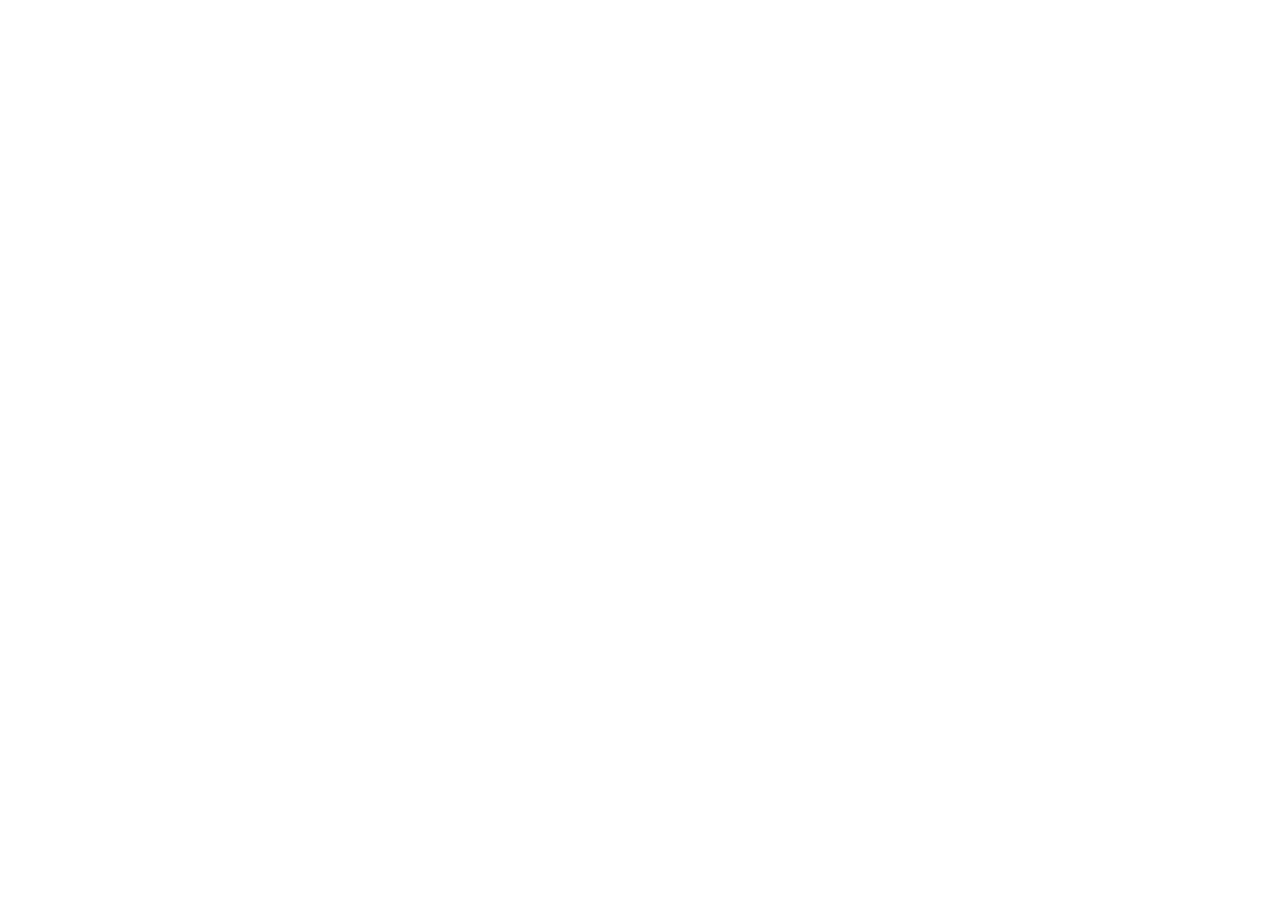
==== index.html @ fc48ad99 "Add files via upload" ====
<!DOCTYPE html>
<html lang="en">
  <head>
    <meta charset="UTF-8" />
    <link rel="icon" href="data:image/svg+xml,<svg xmlns=%22http://www.w3.org/2000/svg%22 viewBox=%220 0 100 100%22><text y=%22.9em%22 font-size=%2290%22>📈</text></svg>">
    <meta name="viewport" content="width=device-width, initial-scale=1.0" />
    <title>Template | Svelte for Data Visualization</title>
  </head>
  <body>
    <div id="app"></div>
    <script type="module" src="/src/main.js"></script>
  </body>
</html>
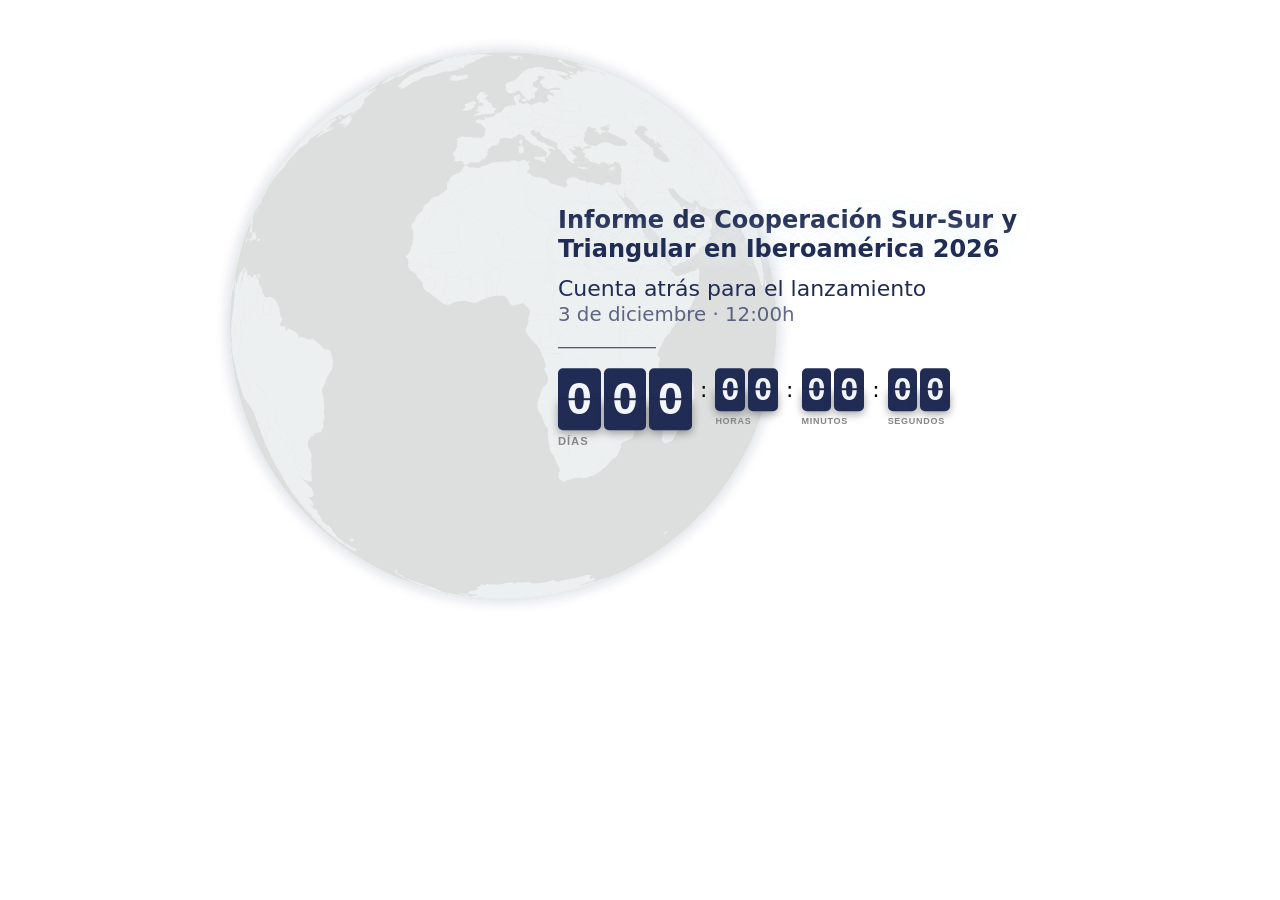
==== commit 329910f7: "Update index.html" ====
--- a/index.html
+++ b/index.html
@@ -5,9 +5,11 @@
     <link rel="icon" href="data:image/svg+xml,<svg xmlns=%22http://www.w3.org/2000/svg%22 viewBox=%220 0 100 100%22><text y=%22.9em%22 font-size=%2290%22>📈</text></svg>">
     <meta name="viewport" content="width=device-width, initial-scale=1.0" />
     <title>Template | Svelte for Data Visualization</title>
+    <script type="module" crossorigin src="docs/assets/index.be0ea6a8.js"></script>
+    <link rel="stylesheet" href="docs/assets/index.0345bffa.css">
   </head>
   <body>
     <div id="app"></div>
-    <script type="module" src="/src/main.js"></script>
+    
   </body>
 </html>
--- a/docs/assets/index.0345bffa.css
+++ b/docs/assets/index.0345bffa.css
@@ -0,0 +1 @@
+a,abbr,acronym,address,applet,article,aside,audio,b,big,blockquote,body,canvas,caption,center,cite,code,dd,del,details,dfn,div,dl,dt,em,embed,fieldset,figcaption,figure,footer,form,h1,h2,h3,h4,h5,h6,header,hgroup,html,i,iframe,img,ins,kbd,label,legend,li,mark,menu,nav,object,ol,output,p,pre,q,ruby,s,samp,section,small,span,strike,strong,sub,summary,sup,table,tbody,td,tfoot,th,thead,time,tr,tt,u,ul,var,video{margin:0;padding:0;border:0;font-size:100%;font:inherit;vertical-align:baseline}article,aside,details,figcaption,figure,footer,header,hgroup,menu,nav,section{display:block}body{line-height:1}ol,ul{list-style:none}blockquote,q{quotes:none}blockquote:after,blockquote:before,q:after,q:before{content:"";content:none}table{border-collapse:collapse;border-spacing:0}:root{font-family:Avenir,system-ui,-apple-system,Helvetica,Arial,sans-serif;font-size:16px;line-height:24px;font-weight:400;font-synthesis:none;text-rendering:optimizeLegibility;-webkit-font-smoothing:antialiased;-moz-osx-font-smoothing:grayscale;-webkit-text-size-adjust:100%}body{padding:6px}svg.svelte-1cuxg7m{overflow:visible}.countdown.svelte-nbs80g.svelte-nbs80g{display:flex;flex-direction:column;align-items:flex-start;justify-content:center;gap:.5rem}.countdown-label.svelte-nbs80g.svelte-nbs80g{color:#212c55;font-weight:700;font-size:1.5rem;line-height:1.2;margin:0 0 .2em;text-align:left}.flip-clock.svelte-nbs80g.svelte-nbs80g{display:flex;align-items:flex-start;gap:8px}.unit-group.svelte-nbs80g.svelte-nbs80g{display:flex;flex-direction:row;align-items:flex-start}.unit.svelte-nbs80g.svelte-nbs80g{display:flex;flex-direction:column;align-items:flex-start;gap:6px}.sublabel.svelte-nbs80g.svelte-nbs80g{font-family:Lato,sans-serif;font-weight:600;text-transform:uppercase;letter-spacing:.08em;color:#888;margin:0;width:100%;text-align:left}.cards.svelte-nbs80g.svelte-nbs80g{display:flex;gap:3px}.separator.svelte-nbs80g.svelte-nbs80g{display:flex;align-items:center;justify-content:center;margin-left:8px;transform:translateY(50%)}.flip-card.svelte-nbs80g.svelte-nbs80g{position:relative;perspective:200px}.static-top.svelte-nbs80g.svelte-nbs80g,.static-bottom.svelte-nbs80g.svelte-nbs80g{position:absolute;left:0;width:100%;height:50%;overflow:hidden;z-index:0}.static-top.svelte-nbs80g.svelte-nbs80g{top:0;background:#212c55;border-radius:5px 5px 0 0;box-shadow:inset 0 -1px #00000080}.static-bottom.svelte-nbs80g.svelte-nbs80g{bottom:0;background:#212c55;border-radius:0 0 5px 5px;box-shadow:0 3px 8px #00000059}.static-top.svelte-nbs80g .static-digit.svelte-nbs80g,.static-bottom.svelte-nbs80g .static-digit.svelte-nbs80g{height:var(--card-h);position:absolute;left:0;width:100%;display:flex;align-items:center;justify-content:center;font-family:Oswald,sans-serif;font-size:var(--font-size);font-weight:600;color:#f3f7fb;line-height:1}.static-top.svelte-nbs80g .static-digit.svelte-nbs80g{top:0}.static-bottom.svelte-nbs80g .static-digit.svelte-nbs80g{top:calc(var(--card-h) * -.5)}.divider.svelte-nbs80g.svelte-nbs80g{position:absolute;top:50%;left:0;width:100%;height:2px;background:#212c55;transform:translateY(-50%);z-index:5}.flap.svelte-nbs80g.svelte-nbs80g{position:absolute;left:0;width:100%;height:50%;overflow:hidden;opacity:0;backface-visibility:hidden;z-index:3}.flap-top.svelte-nbs80g.svelte-nbs80g{top:0;background:#212c55;border-radius:5px 5px 0 0;transform-origin:bottom center}.flap-bottom.svelte-nbs80g.svelte-nbs80g{bottom:0;background:#212c55;border-radius:0 0 5px 5px;transform-origin:top center;transform:rotateX(-90deg);opacity:0}.flap.svelte-nbs80g .static-digit.svelte-nbs80g{height:var(--card-h);position:absolute;left:0;width:100%;display:flex;align-items:center;justify-content:center;font-family:Oswald,sans-serif;font-size:var(--font-size);font-weight:600;color:#f3f7fb;line-height:1;z-index:3}.flap-top.svelte-nbs80g .static-digit.svelte-nbs80g{top:0}.flap-bottom.svelte-nbs80g .static-digit.svelte-nbs80g{top:calc(var(--card-h) * -.5)}.flip-card.flipping.svelte-nbs80g .flap-top.svelte-nbs80g{opacity:1;animation:svelte-nbs80g-flipTop .35s ease-in forwards}.flip-card.flipping.svelte-nbs80g .flap-bottom.svelte-nbs80g{animation:svelte-nbs80g-flipBottom .35s ease-out .35s forwards}@keyframes svelte-nbs80g-flipTop{0%{transform:rotateX(0)}to{transform:rotateX(-90deg)}}@keyframes svelte-nbs80g-flipBottom{0%{transform:rotateX(-90deg);opacity:1}to{transform:rotateX(0);opacity:1}}.target-divider.svelte-nbs80g.svelte-nbs80g{width:20%;border:none;border-top:1px solid rgba(33,44,85);margin:.75rem 0}.target-date.svelte-nbs80g.svelte-nbs80g{color:#212c55;font-size:clamp(1rem,2.5vw,1.375rem);display:flex;flex-direction:column;line-height:1.2;margin:0}.line1.svelte-nbs80g.svelte-nbs80g{font-weight:500}.line2.svelte-nbs80g.svelte-nbs80g{font-size:.9em;opacity:.7}.chart-container.svelte-ng8v0h{max-width:820px;margin:2rem auto}.globe-layout.svelte-ng8v0h{position:relative}.globe-layout.svelte-ng8v0h svg{opacity:.75}.contador-wrapper.svelte-ng8v0h{position:absolute;left:40%;right:0;top:50%;transform:translateY(-50%);text-align:left;pointer-events:none;z-index:10}.contador-wrapper.svelte-ng8v0h .countdown-label{text-shadow:0 0 20px rgba(243,247,251,.9),0 0 40px rgba(243,247,251,.8),0 0 60px rgba(243,247,251,.6)}@media (max-width: 600px){.chart-container.svelte-ng8v0h{height:575px;margin:0 auto;overflow:visible}.globe-layout.svelte-ng8v0h{height:100%;display:flex;align-items:center;justify-content:center}.globe-layout.svelte-ng8v0h svg{position:relative;top:auto;left:auto;transform:none;height:575px!important;width:auto;opacity:.6}.contador-wrapper.svelte-ng8v0h{position:absolute;top:50%;left:50%;transform:translate(-50%,-50%);width:100%;text-align:center;z-index:10}.contador-wrapper.svelte-ng8v0h .countdown{align-items:center}.contador-wrapper.svelte-ng8v0h .countdown-label{text-align:center}.contador-wrapper.svelte-ng8v0h .unit{align-items:center}.contador-wrapper.svelte-ng8v0h .line1{font-size:1.2rem}.contador-wrapper.svelte-ng8v0h .line2{font-size:1rem}}
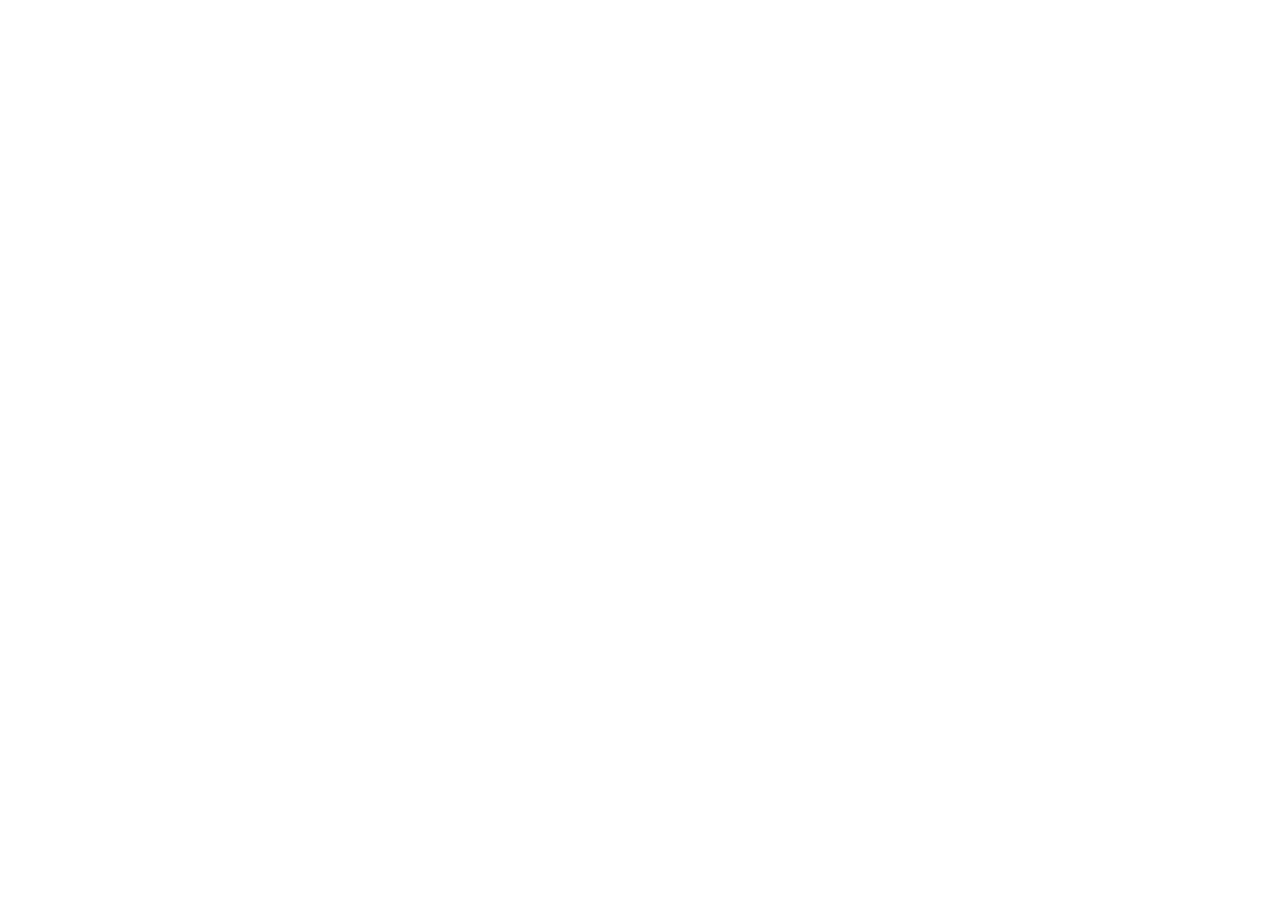
==== commit 05cea4cf: "Add files via upload" ====
--- a/index.html
+++ b/index.html
@@ -5,11 +5,9 @@
     <link rel="icon" href="data:image/svg+xml,<svg xmlns=%22http://www.w3.org/2000/svg%22 viewBox=%220 0 100 100%22><text y=%22.9em%22 font-size=%2290%22>📈</text></svg>">
     <meta name="viewport" content="width=device-width, initial-scale=1.0" />
     <title>Template | Svelte for Data Visualization</title>
-    <script type="module" crossorigin src="docs/assets/index.be0ea6a8.js"></script>
-    <link rel="stylesheet" href="docs/assets/index.0345bffa.css">
   </head>
   <body>
     <div id="app"></div>
-    
+    <script type="module" src="/src/main.js"></script>
   </body>
 </html>
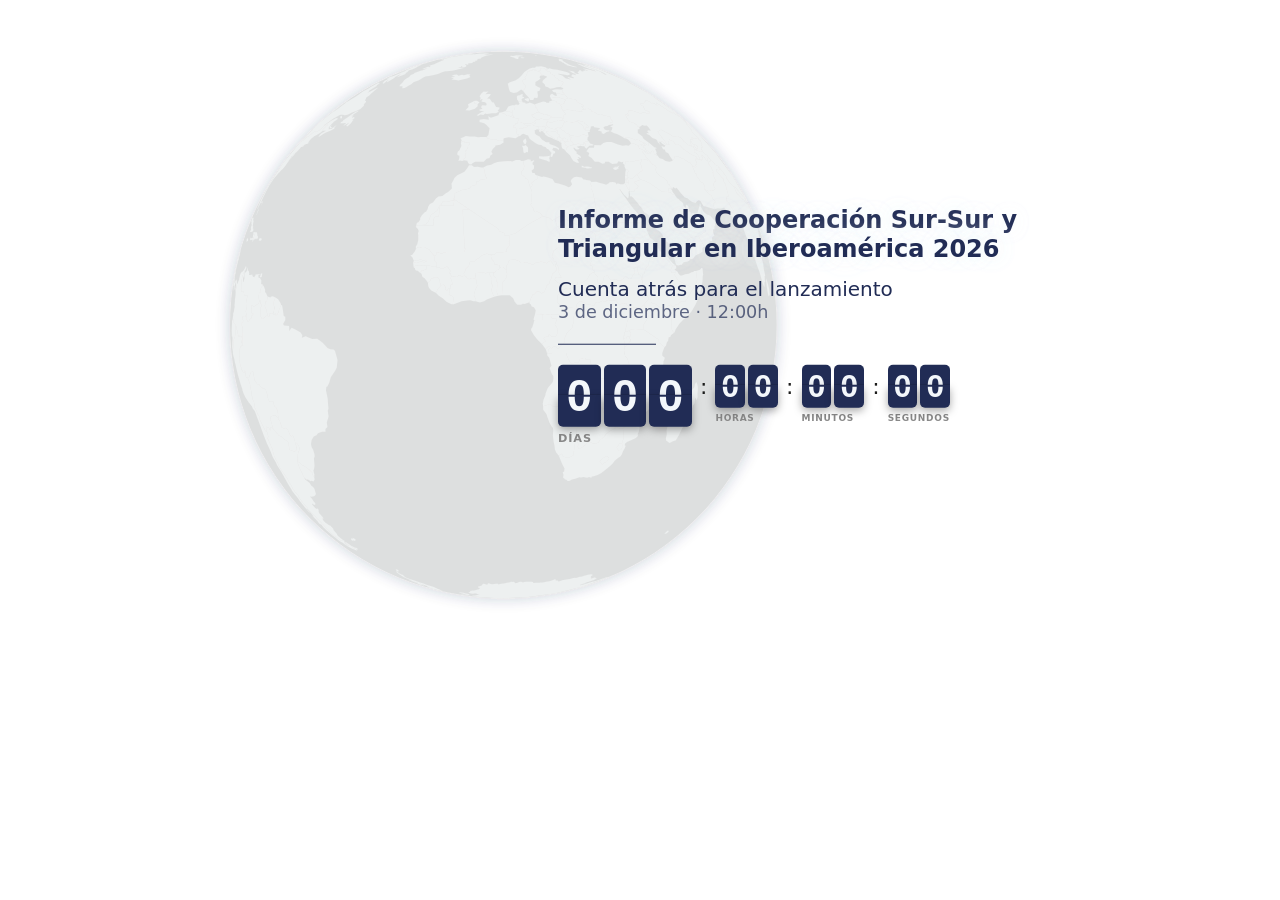
==== commit ee45c8ef: "Update index.html" ====
--- a/index.html
+++ b/index.html
@@ -5,9 +5,11 @@
     <link rel="icon" href="data:image/svg+xml,<svg xmlns=%22http://www.w3.org/2000/svg%22 viewBox=%220 0 100 100%22><text y=%22.9em%22 font-size=%2290%22>📈</text></svg>">
     <meta name="viewport" content="width=device-width, initial-scale=1.0" />
     <title>Template | Svelte for Data Visualization</title>
+    <script type="module" crossorigin src="docs/assets/index.73097c12.js"></script>
+    <link rel="stylesheet" href="docs/assets/index.5d14ffe5.css">
   </head>
   <body>
     <div id="app"></div>
-    <script type="module" src="/src/main.js"></script>
+    
   </body>
 </html>
--- a/docs/assets/index.5d14ffe5.css
+++ b/docs/assets/index.5d14ffe5.css
@@ -0,0 +1 @@
+a,abbr,acronym,address,applet,article,aside,audio,b,big,blockquote,body,canvas,caption,center,cite,code,dd,del,details,dfn,div,dl,dt,em,embed,fieldset,figcaption,figure,footer,form,h1,h2,h3,h4,h5,h6,header,hgroup,html,i,iframe,img,ins,kbd,label,legend,li,mark,menu,nav,object,ol,output,p,pre,q,ruby,s,samp,section,small,span,strike,strong,sub,summary,sup,table,tbody,td,tfoot,th,thead,time,tr,tt,u,ul,var,video{margin:0;padding:0;border:0;font-size:100%;font:inherit;vertical-align:baseline}article,aside,details,figcaption,figure,footer,header,hgroup,menu,nav,section{display:block}body{line-height:1}ol,ul{list-style:none}blockquote,q{quotes:none}blockquote:after,blockquote:before,q:after,q:before{content:"";content:none}table{border-collapse:collapse;border-spacing:0}:root{font-family:Lato,system-ui,-apple-system,Helvetica,Arial,sans-serif;font-size:1rem;line-height:1.5;font-weight:400;color:#1c1c1b;font-synthesis:none;text-rendering:optimizeLegibility;-webkit-font-smoothing:antialiased;-moz-osx-font-smoothing:grayscale;-webkit-text-size-adjust:100%}body{padding:6px}svg.svelte-1dm278x{overflow:visible}.globe-container.svelte-1dm278x{max-width:820px}.countdown.svelte-klndc6.svelte-klndc6{display:flex;flex-direction:column;align-items:flex-start;justify-content:center;gap:.5rem}.countdown-label.svelte-klndc6.svelte-klndc6{color:#212c55;font-weight:700;font-size:1.5rem;line-height:1.2;margin:0 0 .2em;text-align:left}.flip-clock.svelte-klndc6.svelte-klndc6{display:flex;align-items:flex-start;gap:8px}.unit-group.svelte-klndc6.svelte-klndc6{display:flex;flex-direction:row;align-items:flex-start}.unit.svelte-klndc6.svelte-klndc6{display:flex;flex-direction:column;align-items:flex-start;gap:6px}.sublabel.svelte-klndc6.svelte-klndc6{font-weight:600;text-transform:uppercase;letter-spacing:.08em;color:#888;margin:0;width:100%;text-align:left}.cards.svelte-klndc6.svelte-klndc6{display:flex;gap:3px}.separator.svelte-klndc6.svelte-klndc6{display:flex;align-items:center;justify-content:center;margin-left:8px;transform:translateY(50%)}.flip-card.svelte-klndc6.svelte-klndc6{position:relative;perspective:200px}.static-top.svelte-klndc6.svelte-klndc6,.static-bottom.svelte-klndc6.svelte-klndc6{position:absolute;left:0;width:100%;height:50%;overflow:hidden;z-index:0}.static-top.svelte-klndc6.svelte-klndc6{top:0;background:#212c55;border-radius:5px 5px 0 0;box-shadow:inset 0 -1px #00000080}.static-bottom.svelte-klndc6.svelte-klndc6{bottom:0;background:#212c55;border-radius:0 0 5px 5px;box-shadow:0 3px 8px #00000059}.static-top.svelte-klndc6 .static-digit.svelte-klndc6,.static-bottom.svelte-klndc6 .static-digit.svelte-klndc6{height:var(--card-h);position:absolute;left:0;width:100%;display:flex;align-items:center;justify-content:center;font-family:Oswald,sans-serif;font-size:var(--font-size);font-weight:600;color:#f3f7fb;line-height:1}.static-top.svelte-klndc6 .static-digit.svelte-klndc6{top:0}.static-bottom.svelte-klndc6 .static-digit.svelte-klndc6{top:calc(var(--card-h) * -.5)}.divider.svelte-klndc6.svelte-klndc6{position:absolute;top:50%;left:0;width:100%;height:2px;background:#212c55;transform:translateY(-50%);z-index:5}.flap.svelte-klndc6.svelte-klndc6{position:absolute;left:0;width:100%;height:50%;overflow:hidden;opacity:0;backface-visibility:hidden;z-index:3}.flap-top.svelte-klndc6.svelte-klndc6{top:0;background:#212c55;border-radius:5px 5px 0 0;transform-origin:bottom center}.flap-bottom.svelte-klndc6.svelte-klndc6{bottom:0;background:#212c55;border-radius:0 0 5px 5px;transform-origin:top center;transform:rotateX(-90deg);opacity:0}.flap.svelte-klndc6 .static-digit.svelte-klndc6{height:var(--card-h);position:absolute;left:0;width:100%;display:flex;align-items:center;justify-content:center;font-family:Oswald,sans-serif;font-size:var(--font-size);font-weight:600;color:#f3f7fb;line-height:1;z-index:3}.flap-top.svelte-klndc6 .static-digit.svelte-klndc6{top:0}.flap-bottom.svelte-klndc6 .static-digit.svelte-klndc6{top:calc(var(--card-h) * -.5)}.flip-card.flipping.svelte-klndc6 .flap-top.svelte-klndc6{opacity:1;animation:svelte-klndc6-flipTop .35s ease-in forwards}.flip-card.flipping.svelte-klndc6 .flap-bottom.svelte-klndc6{animation:svelte-klndc6-flipBottom .35s ease-out .35s forwards}@keyframes svelte-klndc6-flipTop{0%{transform:rotateX(0)}to{transform:rotateX(-90deg)}}@keyframes svelte-klndc6-flipBottom{0%{transform:rotateX(-90deg);opacity:1}to{transform:rotateX(0);opacity:1}}.target-divider.svelte-klndc6.svelte-klndc6{width:20%;border:none;border-top:1px solid rgba(33,44,85);margin:.75rem 0}.target-date.svelte-klndc6.svelte-klndc6{color:#212c55;font-size:clamp(1rem,2.5vw,1.375rem);display:flex;flex-direction:column;line-height:1.2;margin:0}.line1.svelte-klndc6.svelte-klndc6{font-size:20px;line-height:26px}.line2.svelte-klndc6.svelte-klndc6{font-size:.8em;opacity:.7}.chart-container.svelte-81cy2g{max-width:820px;margin:2rem auto}.globe-layout.svelte-81cy2g{position:relative}.globe-layout.svelte-81cy2g svg{opacity:.75}.contador-wrapper.svelte-81cy2g{position:absolute;left:40%;right:0;top:50%;transform:translateY(-50%);text-align:left;pointer-events:none;z-index:10}.contador-wrapper.svelte-81cy2g .countdown-label{text-shadow:0 0 20px rgba(243,247,251,.9),0 0 40px rgba(243,247,251,.8),0 0 60px rgba(243,247,251,.6)}@media (max-width: 600px){.chart-container.svelte-81cy2g{margin:0 auto;overflow:visible}.globe-layout.svelte-81cy2g{display:flex;align-items:center;justify-content:center}.globe-layout.svelte-81cy2g svg{position:relative;top:auto;left:auto;transform:none;width:100%;height:auto;opacity:.6}.contador-wrapper.svelte-81cy2g{position:absolute;top:50%;left:50%;transform:translate(-50%,-50%);width:100%;text-align:center;z-index:10}.contador-wrapper.svelte-81cy2g .countdown{align-items:center}.contador-wrapper.svelte-81cy2g .countdown-label{text-align:center}.contador-wrapper.svelte-81cy2g .unit{align-items:center}.contador-wrapper.svelte-81cy2g .line1{font-size:1.2rem}.contador-wrapper.svelte-81cy2g .line2{font-size:1rem}}
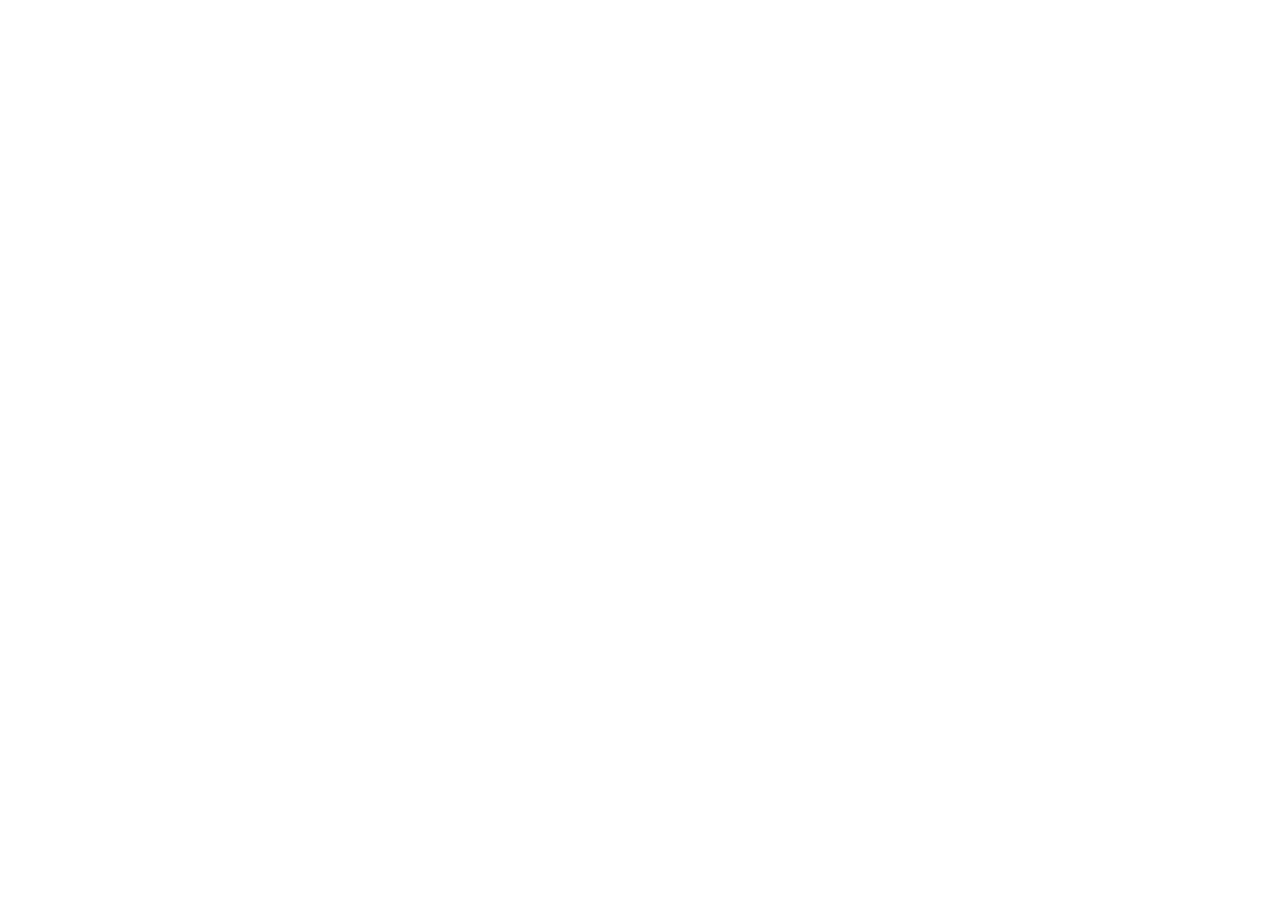
==== commit 7ce314ed: "Add files via upload" ====
--- a/index.html
+++ b/index.html
@@ -5,11 +5,9 @@
     <link rel="icon" href="data:image/svg+xml,<svg xmlns=%22http://www.w3.org/2000/svg%22 viewBox=%220 0 100 100%22><text y=%22.9em%22 font-size=%2290%22>📈</text></svg>">
     <meta name="viewport" content="width=device-width, initial-scale=1.0" />
     <title>Template | Svelte for Data Visualization</title>
-    <script type="module" crossorigin src="docs/assets/index.73097c12.js"></script>
-    <link rel="stylesheet" href="docs/assets/index.5d14ffe5.css">
   </head>
   <body>
     <div id="app"></div>
-    
+    <script type="module" src="/src/main.js"></script>
   </body>
 </html>
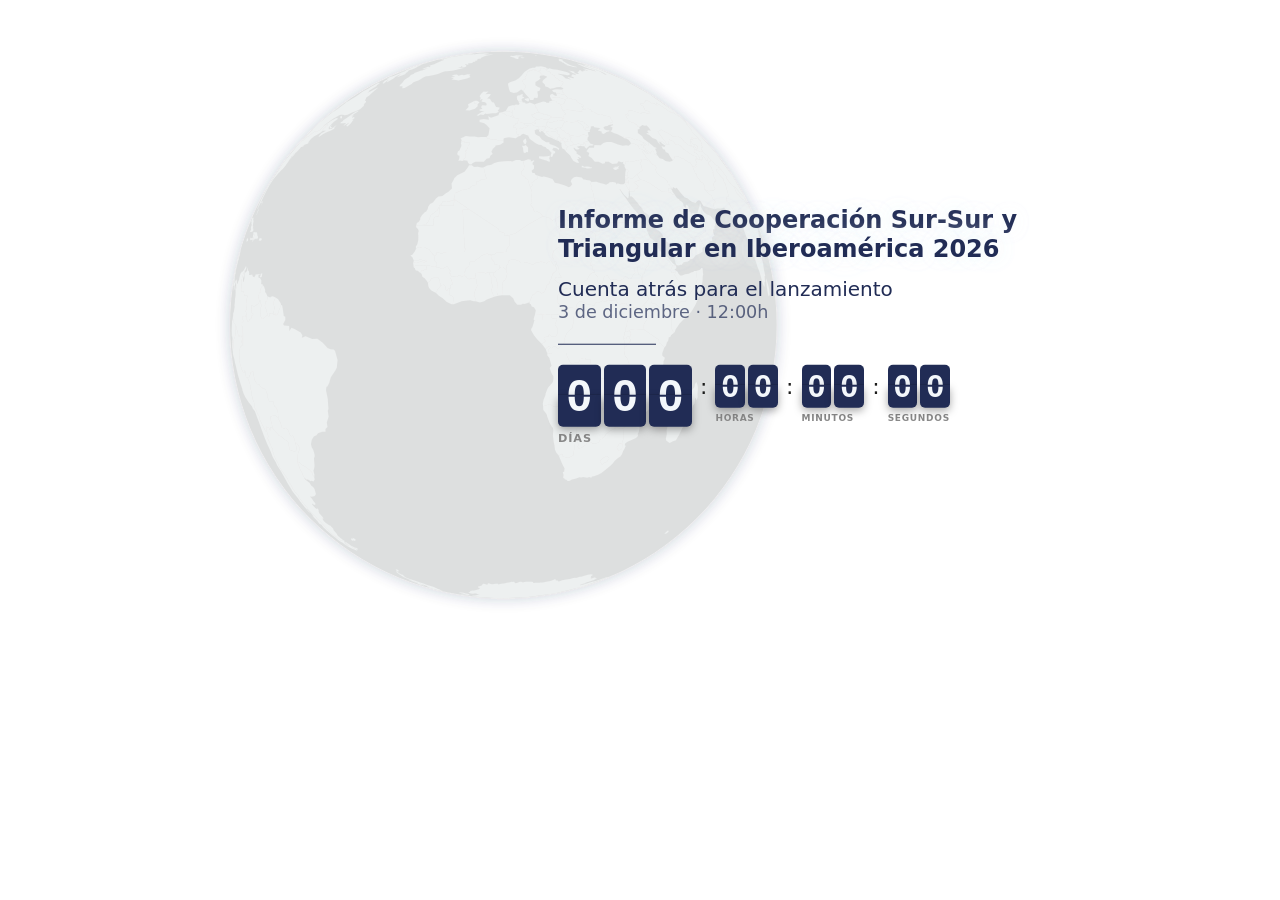
==== commit 0902be85: "Update index.html" ====
--- a/index.html
+++ b/index.html
@@ -5,9 +5,11 @@
     <link rel="icon" href="data:image/svg+xml,<svg xmlns=%22http://www.w3.org/2000/svg%22 viewBox=%220 0 100 100%22><text y=%22.9em%22 font-size=%2290%22>📈</text></svg>">
     <meta name="viewport" content="width=device-width, initial-scale=1.0" />
     <title>Template | Svelte for Data Visualization</title>
+    <script type="module" crossorigin src="docs/assets/index.243e9c22.js"></script>
+    <link rel="stylesheet" href="docs/assets/index.5d14ffe5.css">
   </head>
   <body>
     <div id="app"></div>
-    <script type="module" src="/src/main.js"></script>
+    
   </body>
 </html>
--- a/docs/assets/index.5d14ffe5.css
+++ b/docs/assets/index.5d14ffe5.css
@@ -0,0 +1 @@
+a,abbr,acronym,address,applet,article,aside,audio,b,big,blockquote,body,canvas,caption,center,cite,code,dd,del,details,dfn,div,dl,dt,em,embed,fieldset,figcaption,figure,footer,form,h1,h2,h3,h4,h5,h6,header,hgroup,html,i,iframe,img,ins,kbd,label,legend,li,mark,menu,nav,object,ol,output,p,pre,q,ruby,s,samp,section,small,span,strike,strong,sub,summary,sup,table,tbody,td,tfoot,th,thead,time,tr,tt,u,ul,var,video{margin:0;padding:0;border:0;font-size:100%;font:inherit;vertical-align:baseline}article,aside,details,figcaption,figure,footer,header,hgroup,menu,nav,section{display:block}body{line-height:1}ol,ul{list-style:none}blockquote,q{quotes:none}blockquote:after,blockquote:before,q:after,q:before{content:"";content:none}table{border-collapse:collapse;border-spacing:0}:root{font-family:Lato,system-ui,-apple-system,Helvetica,Arial,sans-serif;font-size:1rem;line-height:1.5;font-weight:400;color:#1c1c1b;font-synthesis:none;text-rendering:optimizeLegibility;-webkit-font-smoothing:antialiased;-moz-osx-font-smoothing:grayscale;-webkit-text-size-adjust:100%}body{padding:6px}svg.svelte-1dm278x{overflow:visible}.globe-container.svelte-1dm278x{max-width:820px}.countdown.svelte-klndc6.svelte-klndc6{display:flex;flex-direction:column;align-items:flex-start;justify-content:center;gap:.5rem}.countdown-label.svelte-klndc6.svelte-klndc6{color:#212c55;font-weight:700;font-size:1.5rem;line-height:1.2;margin:0 0 .2em;text-align:left}.flip-clock.svelte-klndc6.svelte-klndc6{display:flex;align-items:flex-start;gap:8px}.unit-group.svelte-klndc6.svelte-klndc6{display:flex;flex-direction:row;align-items:flex-start}.unit.svelte-klndc6.svelte-klndc6{display:flex;flex-direction:column;align-items:flex-start;gap:6px}.sublabel.svelte-klndc6.svelte-klndc6{font-weight:600;text-transform:uppercase;letter-spacing:.08em;color:#888;margin:0;width:100%;text-align:left}.cards.svelte-klndc6.svelte-klndc6{display:flex;gap:3px}.separator.svelte-klndc6.svelte-klndc6{display:flex;align-items:center;justify-content:center;margin-left:8px;transform:translateY(50%)}.flip-card.svelte-klndc6.svelte-klndc6{position:relative;perspective:200px}.static-top.svelte-klndc6.svelte-klndc6,.static-bottom.svelte-klndc6.svelte-klndc6{position:absolute;left:0;width:100%;height:50%;overflow:hidden;z-index:0}.static-top.svelte-klndc6.svelte-klndc6{top:0;background:#212c55;border-radius:5px 5px 0 0;box-shadow:inset 0 -1px #00000080}.static-bottom.svelte-klndc6.svelte-klndc6{bottom:0;background:#212c55;border-radius:0 0 5px 5px;box-shadow:0 3px 8px #00000059}.static-top.svelte-klndc6 .static-digit.svelte-klndc6,.static-bottom.svelte-klndc6 .static-digit.svelte-klndc6{height:var(--card-h);position:absolute;left:0;width:100%;display:flex;align-items:center;justify-content:center;font-family:Oswald,sans-serif;font-size:var(--font-size);font-weight:600;color:#f3f7fb;line-height:1}.static-top.svelte-klndc6 .static-digit.svelte-klndc6{top:0}.static-bottom.svelte-klndc6 .static-digit.svelte-klndc6{top:calc(var(--card-h) * -.5)}.divider.svelte-klndc6.svelte-klndc6{position:absolute;top:50%;left:0;width:100%;height:2px;background:#212c55;transform:translateY(-50%);z-index:5}.flap.svelte-klndc6.svelte-klndc6{position:absolute;left:0;width:100%;height:50%;overflow:hidden;opacity:0;backface-visibility:hidden;z-index:3}.flap-top.svelte-klndc6.svelte-klndc6{top:0;background:#212c55;border-radius:5px 5px 0 0;transform-origin:bottom center}.flap-bottom.svelte-klndc6.svelte-klndc6{bottom:0;background:#212c55;border-radius:0 0 5px 5px;transform-origin:top center;transform:rotateX(-90deg);opacity:0}.flap.svelte-klndc6 .static-digit.svelte-klndc6{height:var(--card-h);position:absolute;left:0;width:100%;display:flex;align-items:center;justify-content:center;font-family:Oswald,sans-serif;font-size:var(--font-size);font-weight:600;color:#f3f7fb;line-height:1;z-index:3}.flap-top.svelte-klndc6 .static-digit.svelte-klndc6{top:0}.flap-bottom.svelte-klndc6 .static-digit.svelte-klndc6{top:calc(var(--card-h) * -.5)}.flip-card.flipping.svelte-klndc6 .flap-top.svelte-klndc6{opacity:1;animation:svelte-klndc6-flipTop .35s ease-in forwards}.flip-card.flipping.svelte-klndc6 .flap-bottom.svelte-klndc6{animation:svelte-klndc6-flipBottom .35s ease-out .35s forwards}@keyframes svelte-klndc6-flipTop{0%{transform:rotateX(0)}to{transform:rotateX(-90deg)}}@keyframes svelte-klndc6-flipBottom{0%{transform:rotateX(-90deg);opacity:1}to{transform:rotateX(0);opacity:1}}.target-divider.svelte-klndc6.svelte-klndc6{width:20%;border:none;border-top:1px solid rgba(33,44,85);margin:.75rem 0}.target-date.svelte-klndc6.svelte-klndc6{color:#212c55;font-size:clamp(1rem,2.5vw,1.375rem);display:flex;flex-direction:column;line-height:1.2;margin:0}.line1.svelte-klndc6.svelte-klndc6{font-size:20px;line-height:26px}.line2.svelte-klndc6.svelte-klndc6{font-size:.8em;opacity:.7}.chart-container.svelte-81cy2g{max-width:820px;margin:2rem auto}.globe-layout.svelte-81cy2g{position:relative}.globe-layout.svelte-81cy2g svg{opacity:.75}.contador-wrapper.svelte-81cy2g{position:absolute;left:40%;right:0;top:50%;transform:translateY(-50%);text-align:left;pointer-events:none;z-index:10}.contador-wrapper.svelte-81cy2g .countdown-label{text-shadow:0 0 20px rgba(243,247,251,.9),0 0 40px rgba(243,247,251,.8),0 0 60px rgba(243,247,251,.6)}@media (max-width: 600px){.chart-container.svelte-81cy2g{margin:0 auto;overflow:visible}.globe-layout.svelte-81cy2g{display:flex;align-items:center;justify-content:center}.globe-layout.svelte-81cy2g svg{position:relative;top:auto;left:auto;transform:none;width:100%;height:auto;opacity:.6}.contador-wrapper.svelte-81cy2g{position:absolute;top:50%;left:50%;transform:translate(-50%,-50%);width:100%;text-align:center;z-index:10}.contador-wrapper.svelte-81cy2g .countdown{align-items:center}.contador-wrapper.svelte-81cy2g .countdown-label{text-align:center}.contador-wrapper.svelte-81cy2g .unit{align-items:center}.contador-wrapper.svelte-81cy2g .line1{font-size:1.2rem}.contador-wrapper.svelte-81cy2g .line2{font-size:1rem}}
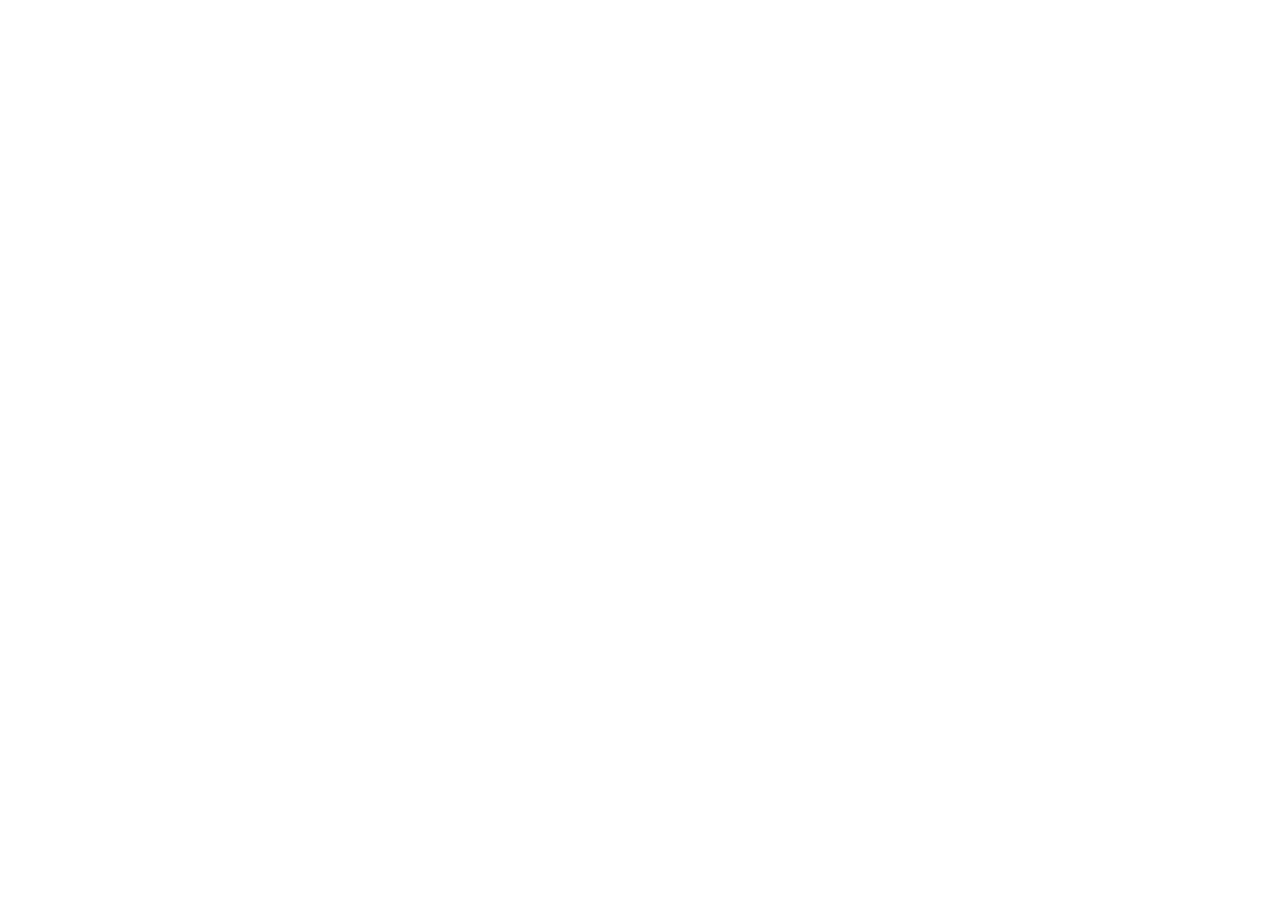
==== commit f3a2459d: "Add files via upload" ====
--- a/index.html
+++ b/index.html
@@ -5,11 +5,9 @@
     <link rel="icon" href="data:image/svg+xml,<svg xmlns=%22http://www.w3.org/2000/svg%22 viewBox=%220 0 100 100%22><text y=%22.9em%22 font-size=%2290%22>📈</text></svg>">
     <meta name="viewport" content="width=device-width, initial-scale=1.0" />
     <title>Template | Svelte for Data Visualization</title>
-    <script type="module" crossorigin src="docs/assets/index.243e9c22.js"></script>
-    <link rel="stylesheet" href="docs/assets/index.5d14ffe5.css">
   </head>
   <body>
     <div id="app"></div>
-    
+    <script type="module" src="/src/main.js"></script>
   </body>
 </html>
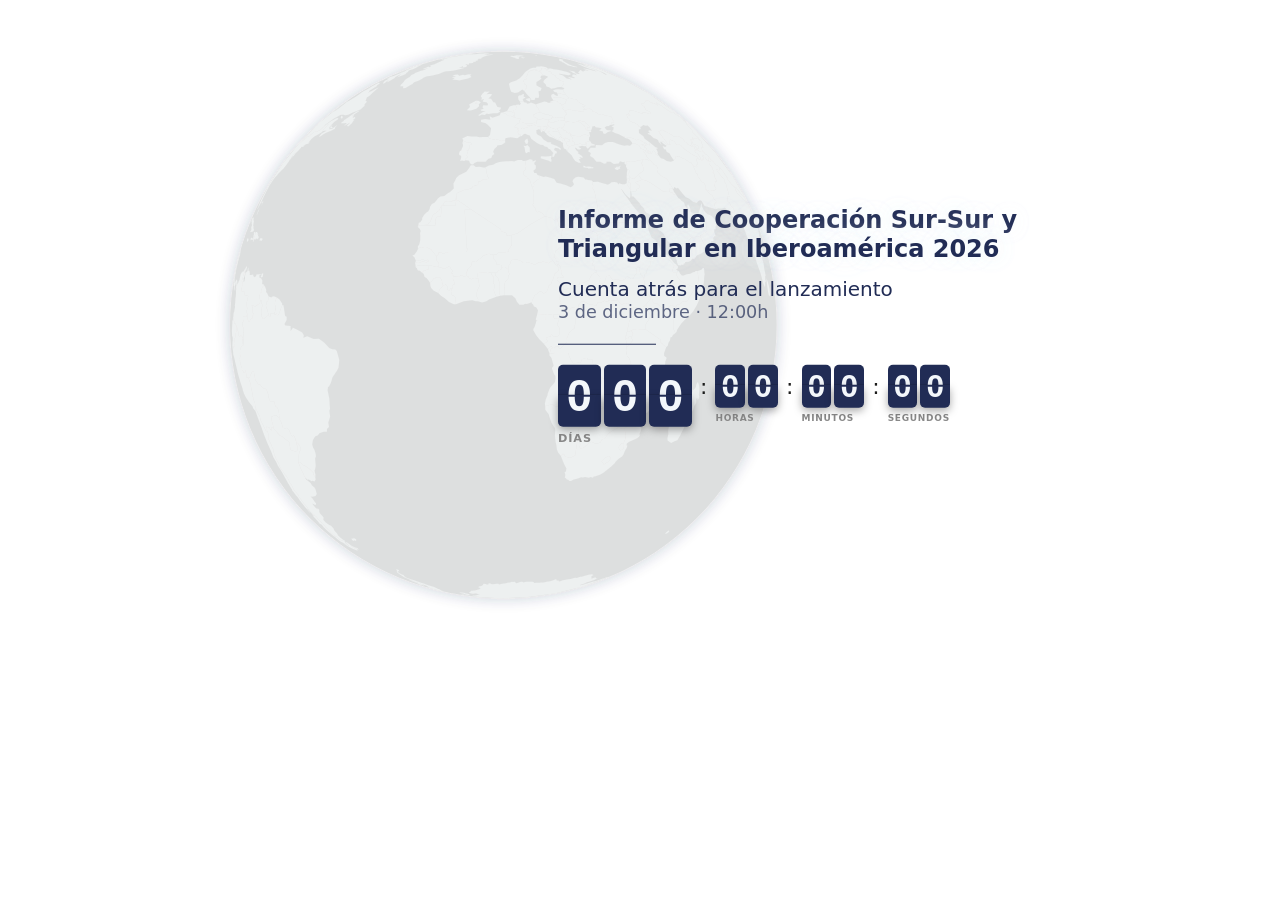
==== commit 33e2564d: "Update index.html" ====
--- a/index.html
+++ b/index.html
@@ -5,9 +5,11 @@
     <link rel="icon" href="data:image/svg+xml,<svg xmlns=%22http://www.w3.org/2000/svg%22 viewBox=%220 0 100 100%22><text y=%22.9em%22 font-size=%2290%22>📈</text></svg>">
     <meta name="viewport" content="width=device-width, initial-scale=1.0" />
     <title>Template | Svelte for Data Visualization</title>
+    <script type="module" crossorigin src="docs/assets/index.9faf8843.js"></script>
+    <link rel="stylesheet" href="docs/assets/index.5d14ffe5.css">
   </head>
   <body>
     <div id="app"></div>
-    <script type="module" src="/src/main.js"></script>
+    
   </body>
 </html>
--- a/docs/assets/index.5d14ffe5.css
+++ b/docs/assets/index.5d14ffe5.css
@@ -0,0 +1 @@
+a,abbr,acronym,address,applet,article,aside,audio,b,big,blockquote,body,canvas,caption,center,cite,code,dd,del,details,dfn,div,dl,dt,em,embed,fieldset,figcaption,figure,footer,form,h1,h2,h3,h4,h5,h6,header,hgroup,html,i,iframe,img,ins,kbd,label,legend,li,mark,menu,nav,object,ol,output,p,pre,q,ruby,s,samp,section,small,span,strike,strong,sub,summary,sup,table,tbody,td,tfoot,th,thead,time,tr,tt,u,ul,var,video{margin:0;padding:0;border:0;font-size:100%;font:inherit;vertical-align:baseline}article,aside,details,figcaption,figure,footer,header,hgroup,menu,nav,section{display:block}body{line-height:1}ol,ul{list-style:none}blockquote,q{quotes:none}blockquote:after,blockquote:before,q:after,q:before{content:"";content:none}table{border-collapse:collapse;border-spacing:0}:root{font-family:Lato,system-ui,-apple-system,Helvetica,Arial,sans-serif;font-size:1rem;line-height:1.5;font-weight:400;color:#1c1c1b;font-synthesis:none;text-rendering:optimizeLegibility;-webkit-font-smoothing:antialiased;-moz-osx-font-smoothing:grayscale;-webkit-text-size-adjust:100%}body{padding:6px}svg.svelte-1dm278x{overflow:visible}.globe-container.svelte-1dm278x{max-width:820px}.countdown.svelte-klndc6.svelte-klndc6{display:flex;flex-direction:column;align-items:flex-start;justify-content:center;gap:.5rem}.countdown-label.svelte-klndc6.svelte-klndc6{color:#212c55;font-weight:700;font-size:1.5rem;line-height:1.2;margin:0 0 .2em;text-align:left}.flip-clock.svelte-klndc6.svelte-klndc6{display:flex;align-items:flex-start;gap:8px}.unit-group.svelte-klndc6.svelte-klndc6{display:flex;flex-direction:row;align-items:flex-start}.unit.svelte-klndc6.svelte-klndc6{display:flex;flex-direction:column;align-items:flex-start;gap:6px}.sublabel.svelte-klndc6.svelte-klndc6{font-weight:600;text-transform:uppercase;letter-spacing:.08em;color:#888;margin:0;width:100%;text-align:left}.cards.svelte-klndc6.svelte-klndc6{display:flex;gap:3px}.separator.svelte-klndc6.svelte-klndc6{display:flex;align-items:center;justify-content:center;margin-left:8px;transform:translateY(50%)}.flip-card.svelte-klndc6.svelte-klndc6{position:relative;perspective:200px}.static-top.svelte-klndc6.svelte-klndc6,.static-bottom.svelte-klndc6.svelte-klndc6{position:absolute;left:0;width:100%;height:50%;overflow:hidden;z-index:0}.static-top.svelte-klndc6.svelte-klndc6{top:0;background:#212c55;border-radius:5px 5px 0 0;box-shadow:inset 0 -1px #00000080}.static-bottom.svelte-klndc6.svelte-klndc6{bottom:0;background:#212c55;border-radius:0 0 5px 5px;box-shadow:0 3px 8px #00000059}.static-top.svelte-klndc6 .static-digit.svelte-klndc6,.static-bottom.svelte-klndc6 .static-digit.svelte-klndc6{height:var(--card-h);position:absolute;left:0;width:100%;display:flex;align-items:center;justify-content:center;font-family:Oswald,sans-serif;font-size:var(--font-size);font-weight:600;color:#f3f7fb;line-height:1}.static-top.svelte-klndc6 .static-digit.svelte-klndc6{top:0}.static-bottom.svelte-klndc6 .static-digit.svelte-klndc6{top:calc(var(--card-h) * -.5)}.divider.svelte-klndc6.svelte-klndc6{position:absolute;top:50%;left:0;width:100%;height:2px;background:#212c55;transform:translateY(-50%);z-index:5}.flap.svelte-klndc6.svelte-klndc6{position:absolute;left:0;width:100%;height:50%;overflow:hidden;opacity:0;backface-visibility:hidden;z-index:3}.flap-top.svelte-klndc6.svelte-klndc6{top:0;background:#212c55;border-radius:5px 5px 0 0;transform-origin:bottom center}.flap-bottom.svelte-klndc6.svelte-klndc6{bottom:0;background:#212c55;border-radius:0 0 5px 5px;transform-origin:top center;transform:rotateX(-90deg);opacity:0}.flap.svelte-klndc6 .static-digit.svelte-klndc6{height:var(--card-h);position:absolute;left:0;width:100%;display:flex;align-items:center;justify-content:center;font-family:Oswald,sans-serif;font-size:var(--font-size);font-weight:600;color:#f3f7fb;line-height:1;z-index:3}.flap-top.svelte-klndc6 .static-digit.svelte-klndc6{top:0}.flap-bottom.svelte-klndc6 .static-digit.svelte-klndc6{top:calc(var(--card-h) * -.5)}.flip-card.flipping.svelte-klndc6 .flap-top.svelte-klndc6{opacity:1;animation:svelte-klndc6-flipTop .35s ease-in forwards}.flip-card.flipping.svelte-klndc6 .flap-bottom.svelte-klndc6{animation:svelte-klndc6-flipBottom .35s ease-out .35s forwards}@keyframes svelte-klndc6-flipTop{0%{transform:rotateX(0)}to{transform:rotateX(-90deg)}}@keyframes svelte-klndc6-flipBottom{0%{transform:rotateX(-90deg);opacity:1}to{transform:rotateX(0);opacity:1}}.target-divider.svelte-klndc6.svelte-klndc6{width:20%;border:none;border-top:1px solid rgba(33,44,85);margin:.75rem 0}.target-date.svelte-klndc6.svelte-klndc6{color:#212c55;font-size:clamp(1rem,2.5vw,1.375rem);display:flex;flex-direction:column;line-height:1.2;margin:0}.line1.svelte-klndc6.svelte-klndc6{font-size:20px;line-height:26px}.line2.svelte-klndc6.svelte-klndc6{font-size:.8em;opacity:.7}.chart-container.svelte-81cy2g{max-width:820px;margin:2rem auto}.globe-layout.svelte-81cy2g{position:relative}.globe-layout.svelte-81cy2g svg{opacity:.75}.contador-wrapper.svelte-81cy2g{position:absolute;left:40%;right:0;top:50%;transform:translateY(-50%);text-align:left;pointer-events:none;z-index:10}.contador-wrapper.svelte-81cy2g .countdown-label{text-shadow:0 0 20px rgba(243,247,251,.9),0 0 40px rgba(243,247,251,.8),0 0 60px rgba(243,247,251,.6)}@media (max-width: 600px){.chart-container.svelte-81cy2g{margin:0 auto;overflow:visible}.globe-layout.svelte-81cy2g{display:flex;align-items:center;justify-content:center}.globe-layout.svelte-81cy2g svg{position:relative;top:auto;left:auto;transform:none;width:100%;height:auto;opacity:.6}.contador-wrapper.svelte-81cy2g{position:absolute;top:50%;left:50%;transform:translate(-50%,-50%);width:100%;text-align:center;z-index:10}.contador-wrapper.svelte-81cy2g .countdown{align-items:center}.contador-wrapper.svelte-81cy2g .countdown-label{text-align:center}.contador-wrapper.svelte-81cy2g .unit{align-items:center}.contador-wrapper.svelte-81cy2g .line1{font-size:1.2rem}.contador-wrapper.svelte-81cy2g .line2{font-size:1rem}}
